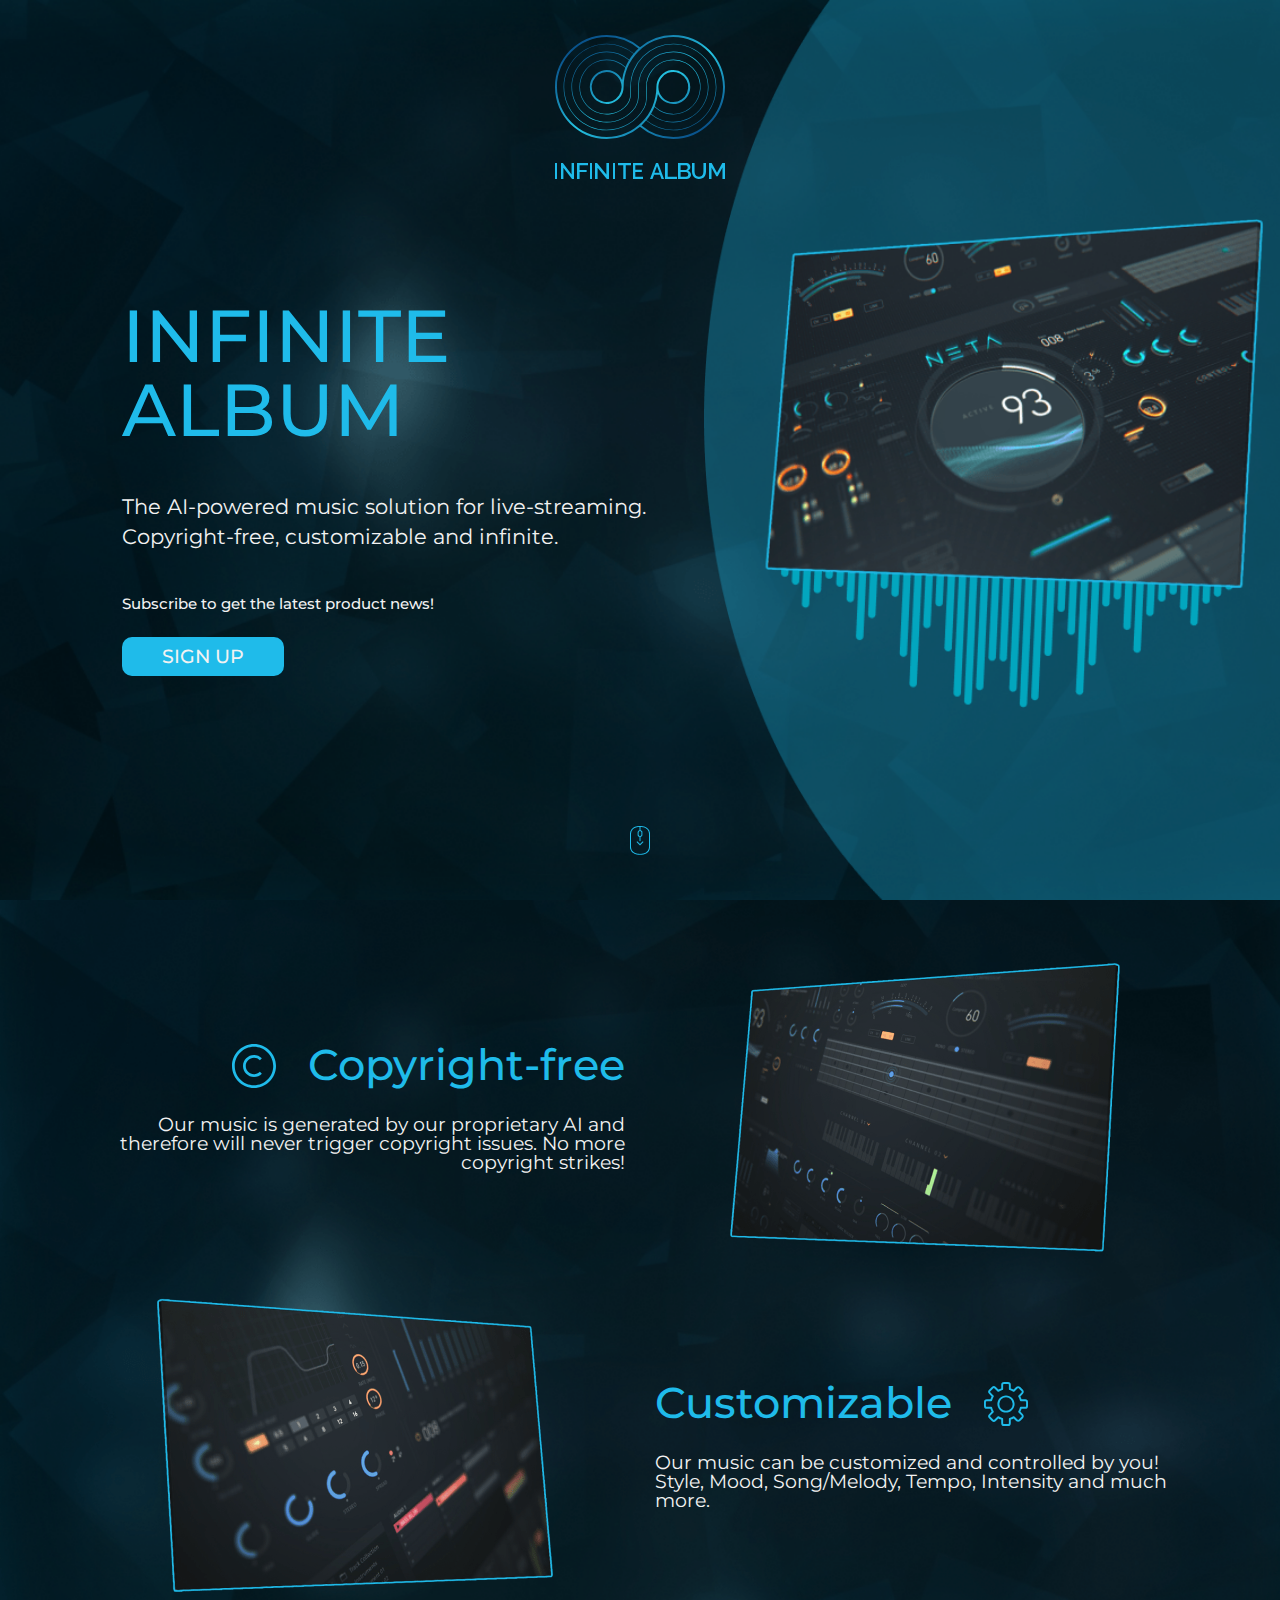
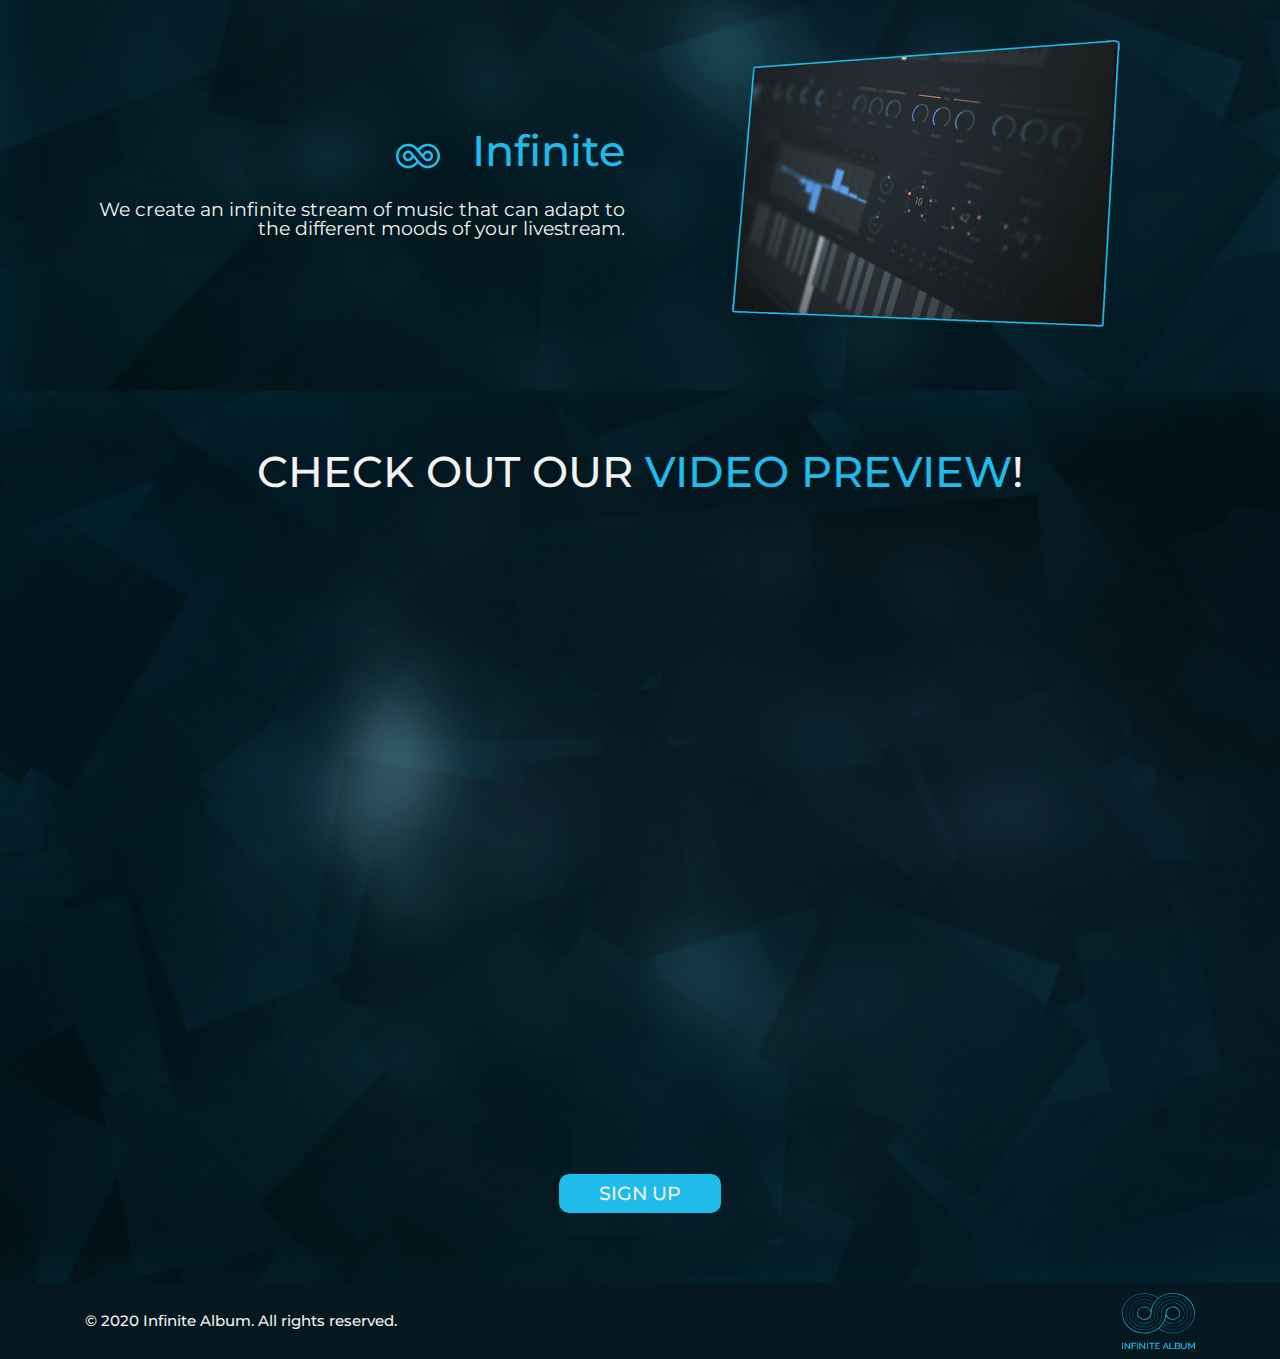
==== index.html @ 0804d435 "Merge branch 'streaming' of https://github.com/bigpianist/infinitealbumio into streaming" ====
<!doctype html>
<html lang="en">
   <head>
      <meta charset="UTF-8">
      <title>Infinite Album</title>
      <meta name="description" content="Infinite Album is an AI-powered music solution for livestreaming that gives you a musical
         backdrop that fits your content, and your personality.">
      <link rel="shortcut icon" href="./img/favicons/favicon.ico">
      <link rel="icon" type="../img/png" sizes="16x16" href="./img/favicons/favicon-16x16.png">
      <link rel="icon" type="../img/png" sizes="32x32" href="./img/favicons/favicon-32x32.png">
      <link rel="manifest" href="./img/favicons/manifest.json">
      <meta name="mobile-web-app-capable" content="yes">
      <meta name="theme-color" content="#fff">
      <meta name="application-name" content="Site">
      <link rel="apple-touch-icon" sizes="57x57" href="./img/favicons/apple-touch-icon-57x57.png">
      <link rel="apple-touch-icon" sizes="60x60" href="./img/favicons/apple-touch-icon-60x60.png">
      <link rel="apple-touch-icon" sizes="72x72" href="./img/favicons/apple-touch-icon-72x72.png">
      <link rel="apple-touch-icon" sizes="76x76" href="./img/favicons/apple-touch-icon-76x76.png">
      <link rel="apple-touch-icon" sizes="114x114" href="./img/favicons/apple-touch-icon-114x114.png">
      <link rel="apple-touch-icon" sizes="120x120" href="./img/favicons/apple-touch-icon-120x120.png">
      <link rel="apple-touch-icon" sizes="144x144" href="./img/favicons/apple-touch-icon-144x144.png">
      <link rel="apple-touch-icon" sizes="152x152" href="./img/favicons/apple-touch-icon-152x152.png">
      <link rel="apple-touch-icon" sizes="167x167" href="./img/favicons/apple-touch-icon-167x167.png">
      <link rel="apple-touch-icon" sizes="180x180" href="./img/favicons/apple-touch-icon-180x180.png">
      <link rel="apple-touch-icon" sizes="1024x1024" href="./img/favicons/apple-touch-icon-1024x1024.png">
      <meta name="apple-mobile-web-app-capable" content="yes">
      <meta name="apple-mobile-web-app-status-bar-style" content="black-translucent">
      <meta name="apple-mobile-web-app-title" content="Site">
      <meta name="viewport" content="width=device-width,initial-scale=1">
      <link href="./bootstrap.css" rel="stylesheet">
      <link href="./style.css" rel="stylesheet">
   </head>
   <body>
      <section class="main">
         <div class="container-fluid">
            <div class="row">
               <div class="col d-flex justify-content-center"><img src="img/logo.svg" alt="Logo" class="main-logo"></div>
            </div>
            <div class="row justify-content-end">
               <div class="col-12 col-md-6 col-lg-6 d-flex text-center text-sm-left justify-content-center justify-content-xl-center">
                  <div class="main-desc">
                     <h1>Infinite album</h1>
                     <h3>The AI-powered music solution for live-streaming.
                        Copyright-free, customizable and infinite.
                        </h3>
                     <h4>Subscribe to get the latest product news!</h4>
                     <button><a href="https://us2.list-manage.com/survey?u=ee7c3eaf8b6fa57d1962a4c2b&id=fceeb8aa37">Sign up</a></button>
                  </div>
               </div>
               <div class="col-12 col-md-6 col-lg-5 d-flex justify-content-center"><img src="img/main.png" alt="Dj station" class="main-img img-fluid"></div>
            </div>
            <img src="img/scroll.png" alt="Scroll" class="scroll"> <img src="img/circle.png" alt="Sphere background image" class="circle-bg img-fluid">
         </div>
      </section>
      <section class="about" id="about">
         <div class="container">
            <!-- <div class="row">
               <div class="col-12 text-center">
                  <h2>What is so special about <span>infinite album</span>?</h2>
               </div>
            </div> -->
            <div class="row about-card">
               <div class="col-12 col-lg-6 my-auto">
                  <div class="about-card__title d-flex justify-content-center justify-content-lg-end">
                     <img src="img/copyright.svg" class="about-card__icon img-fluid" alt="copyright-free">
                     <h2 class="my-auto">Copyright-free</h2>
                  </div>
                  <p class="text-center text-lg-right">Our music is generated by our proprietary AI and therefore will never trigger
                     copyright issues. No more copyright strikes!
                     </p>
               </div>
               <div class="col-12 col-lg-6 d-flex justify-content-center"><img src="img/about-us1.png" class="img-fluid" alt="app preview"></div>
            </div>
            <div class="row about-card">
               <div class="col-12 col-lg-6 d-flex justify-content-center order-2 order-lg-1"><img src="img/about-us2.png" class="img-fluid" alt="app preview"></div>
               <div class="col-12 col-lg-6 my-auto order-1 order-lg-2">
                  <div class="about-card__title d-flex justify-content-center justify-content-lg-start">
                     <h2 class="my-auto">Customizable</h2>
                     <img src="img/settings.svg" class="img-fluid about-card__icon" alt="arrow">
                  </div>
                  <p class="text-center text-lg-left">Our music can be customized and controlled by you! Style, Mood, Song/Melody,
                     Tempo, Intensity and much more.
                     </p>
               </div>
            </div>
            <div class="row about-card">
               <div class="col-12 col-lg-6 my-auto">
                  <div class="about-card__title d-flex justify-content-center justify-content-lg-end">
                     <img src="img/infinite.svg" class="img-fluid about-card__icon" alt="personalized">
                     <h2 class="my-auto">Infinite</h2>
                  </div>
                  <p class="text-center text-lg-right">We create an infinite stream of music that can adapt to the different moods of your
                     livestream.
                     </p>
               </div>
               <div class="col-12 col-lg-6 d-flex justify-content-center"><img src="img/about-us3.png" class="img-fluid" alt="app preview"></div>
            </div>
         </div>
      </section>
      <section class="video" id="video">
         <div class="container">
            <div class="row">
               <div class="col text-center">
                  <h2>Check out our <span>video preview</span>!</h2>
               </div>
            </div>
            <div class="row">
               <div class="col-12 d-flex justify-content-center video-wrapp"><iframe width="560" height="315" src="https://www.youtube.com/embed/-yfGYPMdPDw" frameborder="0" allow="accelerometer; autoplay; clipboard-write; encrypted-media; gyroscope; picture-in-picture" allowfullscreen></iframe></div>
            </div>
            <button class="button mx-auto d-block"><a href="https://us2.list-manage.com/survey?u=ee7c3eaf8b6fa57d1962a4c2b&id=fceeb8aa37">Sign up</a></button>
         </div>
      </section>
      <section class="footer">
         <div class="container">
            <div class="row">
               <div class="col d-flex flex-column flex-sm-row justify-content-between align-items-center">
                  <h4 class="footer-wrapper">&copy; 2020 Infinite Album. All rights reserved.</h4>
                  <img src="img/logo.svg" alt="logo">
               </div>
            </div>
         </div>
      </section>
   </body>
</html>
---- style.css ----
@import url(https://fonts.googleapis.com/css2?family=Montserrat:wght@400;500&display=swap);

input.form-control,
input.form-control:active,
input.form-control:focus,
input.form-control:hover,
textarea.form-control,
textarea.form-control:active,
textarea.form-control:focus,
textarea.form-control:hover {
    outline: none;
    text-decoration: none;
    -webkit-box-shadow: none;
    box-shadow: none
}

button {
    outline: none;
    position: relative;
    padding: 0;
    color: inherit;
    border: none;
    background: none;
    line-height: inherit;
    font-family: inherit;
    font-weight: inherit;
    font-size: inherit
}

button:active,
button:focus,
button:hover {
    background: inherit
}

a,
a:link,
a:visited {
    color: inherit;
    text-decoration: none;
    cursor: pointer
}

html {
    scroll-behavior: smooth;
    font-size: 16px
}

body {
    font-family: Montserrat, sans-serif;
    font-weight: 400;
    color: #f2f2f2
}

h1 {
    font-size: 62px;
    font-size: 3.875rem;
    color: #1fbbea
}

h1,
h2 {
    font-weight: 500;
    text-transform: uppercase
}

h2 {
    font-size: 36px;
    font-size: 2.25rem
}

h3 {
    font-size: 18px;
    font-size: 1.125rem;
    font-weight: 400;
    line-height: 30px
}

h4 {
    font-size: 13px;
    font-size: .8125rem
}

button,
h4 {
    font-weight: 500
}

button {
    padding: 10px 40px;
    background: #1fbbea;
    border-radius: 10px;
    text-transform: uppercase
}

button:active,
button:focus,
button:hover {
    outline: 0;
    outline-offset: 0;
    background: #1f7fb5;
    -webkit-transition: .3s ease;
    transition: .3s ease
}

.main {
    min-height: 100vh;
    background: url(img/bg-sm.png) top/cover;
    -webkit-box-sizing: border-box;
    box-sizing: border-box;
    position: relative;
    z-index: 1;
    padding-bottom: 10px
}

.main-img {
    max-width: 600px;
    width: 100%;
    z-index: 3
}

.main-logo {
    padding: 35px 0 40px;
    z-index: 3
}

.main-desc {
    padding-top: 80px;
    max-width: 570px;
    z-index: 3
}

.main h1 {
    padding-bottom: 45px
}

.main h4 {
    padding-bottom: 25px
}

.main h3 {
    max-width: 570px;
    padding-bottom: 45px
}

.circle-bg {
    position: absolute;
    right: 0;
    top: 0;
    z-index: 2;
    height: 100vh;
    width: 45%
}

.scroll {
    position: absolute;
    left: 50%;
    bottom: 5%;
    z-index: 3;
    -webkit-transform: translateX(-50%);
    transform: translateX(-50%)
}

.about {
    padding: 60px 0;
    background: url(img/bg-lg.png) no-repeat 50%/cover
}

.about h2 {
    margin-bottom: 60px
}

.about span {
    color: #1fbbea
}

.about-card {
    margin-bottom: 43px
}

.about-card:last-child {
    margin-bottom: 0
}

.about-card__title {
    margin-bottom: 27px
}

.about-card__icon {
    width: 44px;
    height: 44px;
    margin-right: 32px
}

.about-card__icon:nth-child(2) {
    margin-right: 0;
    margin-left: 32px
}

.about-card h2 {
    text-transform: none;
    color: #1fbbea
}

.video {
    background: url(img/bg-sm.png) no-repeat top/cover;
    padding: 60px 0 70px
}

span {
    color: #1fbbea
}

.video-wrapp {
    padding: 40px 0
}

.video-wrapp>iframe {
    width: 90%;
    height: 600px
}

.footer {
    background-color: #05171f;
    padding: 10px 0
}

.footer img {
    width: 73px;
    height: 56px
}

@media (min-width:1200px) {
    html {
        font-size: 19px
    }

    .main-desc {
        max-width: 650px
    }
}

@media (max-width:991.98px) {
    h1 {
        font-size: 48px;
        font-size: 3rem
    }

    h3 {
        font-size: 15px;
        font-size: .9375rem
    }

    .about-card p {
        margin-bottom: 30px
    }
}

@media (max-width:575.98px) {
    h1 {
        font-size: 40px;
        font-size: 2.5rem
    }

    .about-card__icon {
        margin-right: 17px
    }

    .about-card__icon:nth-child(2) {
        margin-left: 17px
    }

    .video-wrapp>iframe {
        height: 350px;
        width: 95%
    }

    .footer .footer-wrapper {
        padding: 20px 0
    }
}

@media (max-width:767.98px) {
    .scroll {
        display: none;
    }

    .main-img {
        width: 60%;
        margin-top: 45px
    }

    .video-wrapp>iframe {
        height: 400px;
        width: 80%
    }
}

@media (max-width:1199.98px) {
    .circle-bg {
        display: none
    }
}
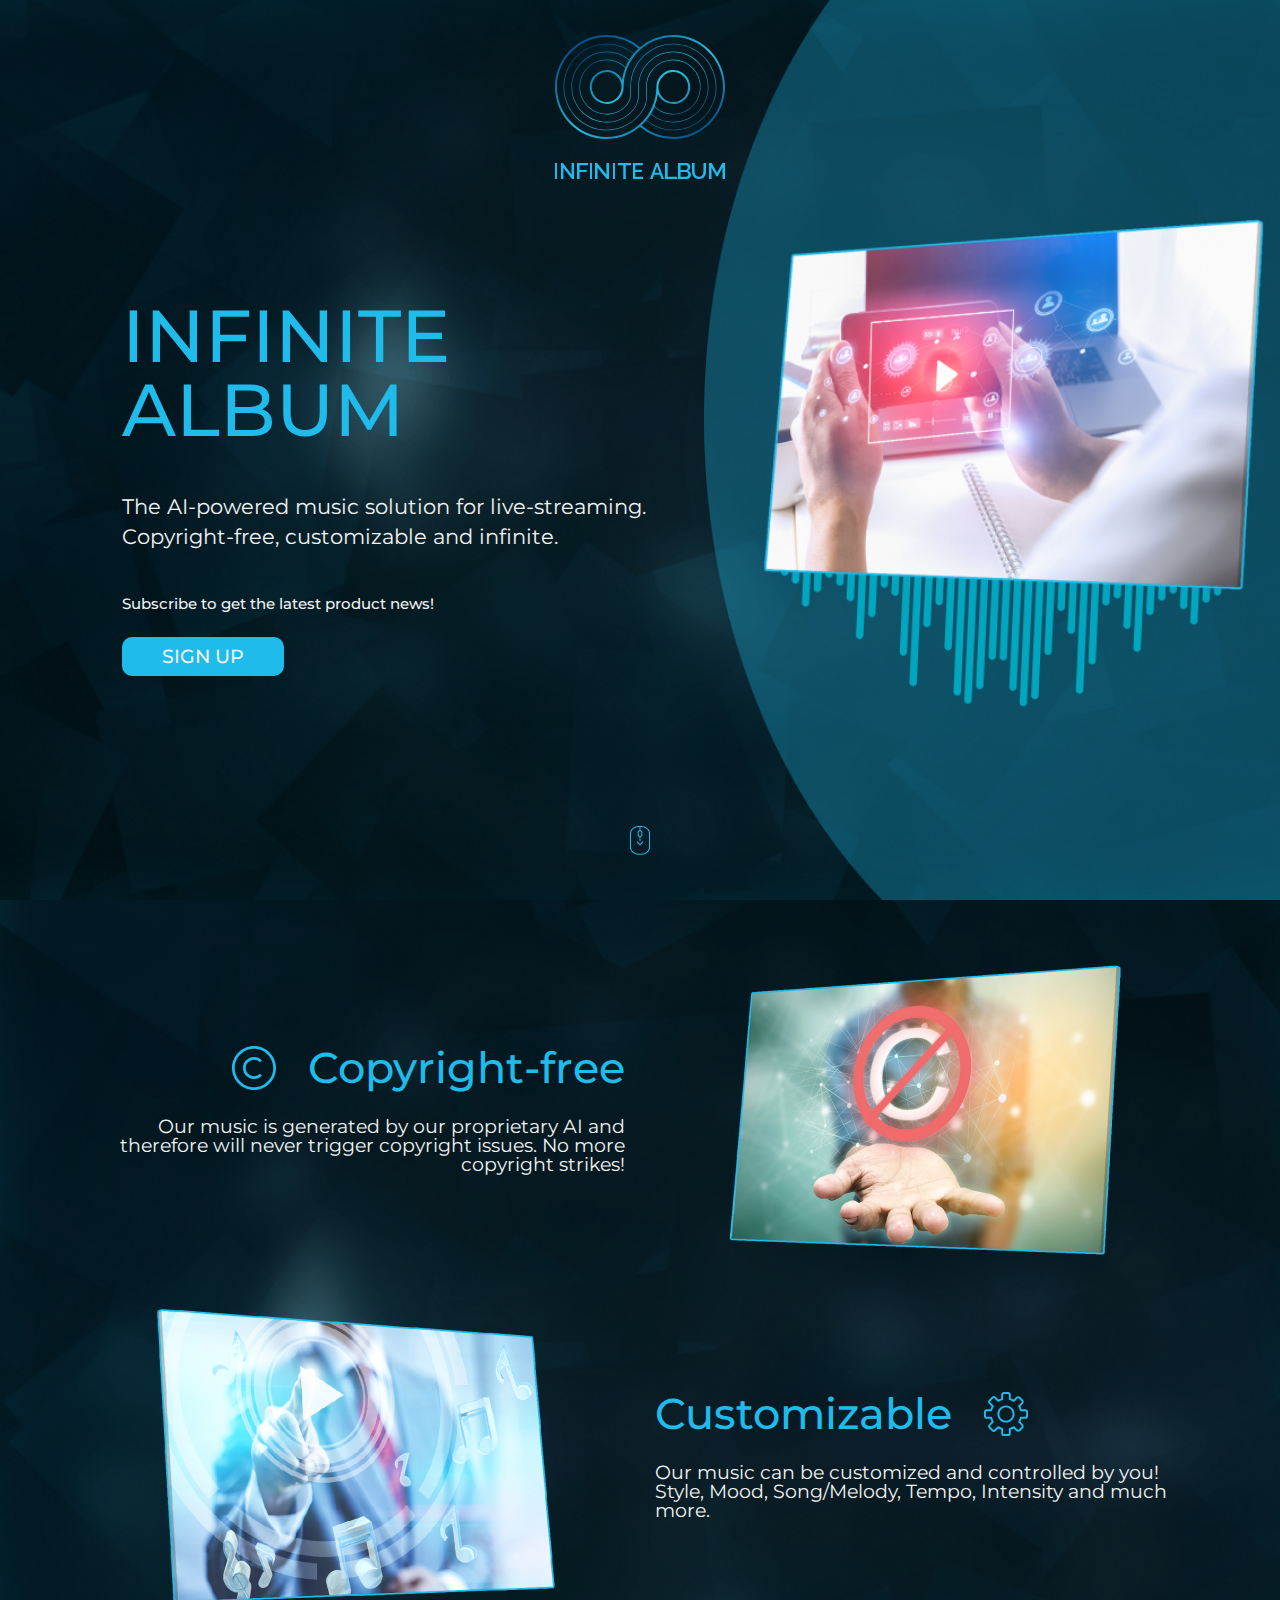
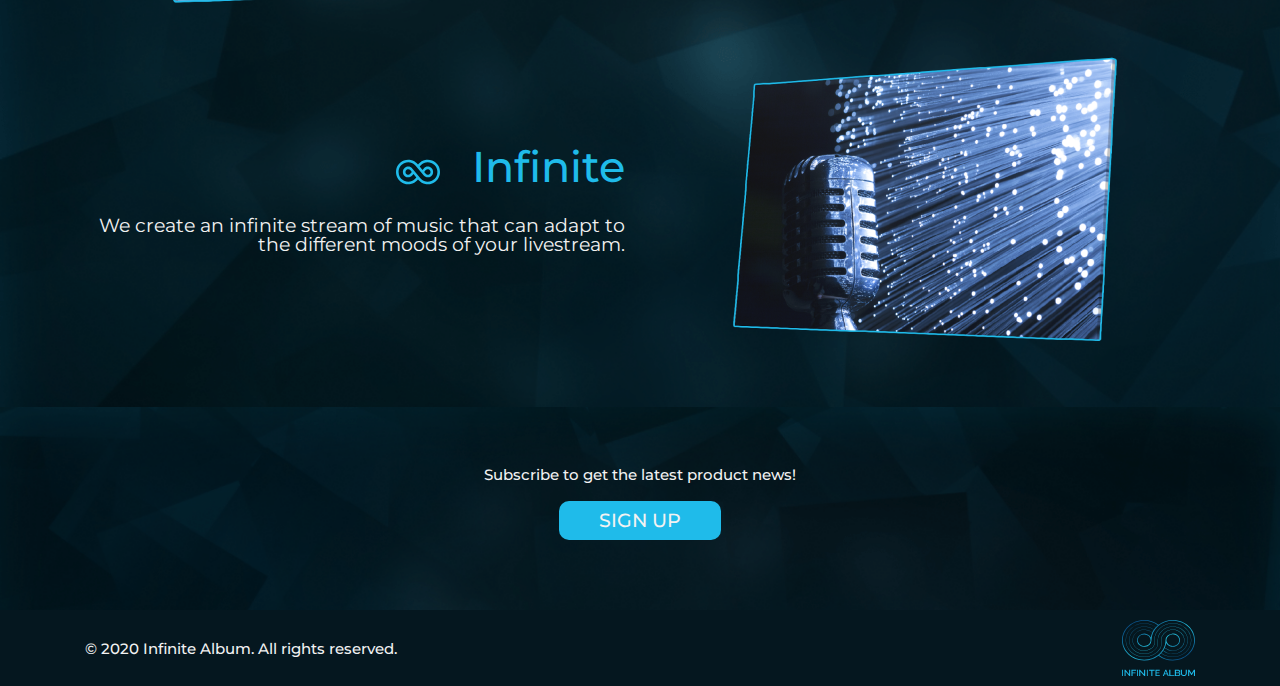
==== commit 698bfe46: "removing the video for now" ====
--- a/index.html
+++ b/index.html
@@ -99,6 +99,7 @@
       </section>
       <section class="video" id="video">
          <div class="container">
+            <!--
             <div class="row">
                <div class="col text-center">
                   <h2>Check out our <span>video preview</span>!</h2>
@@ -107,9 +108,14 @@
             <div class="row">
                <div class="col-12 d-flex justify-content-center video-wrapp"><iframe width="560" height="315" src="https://www.youtube.com/embed/-yfGYPMdPDw" frameborder="0" allow="accelerometer; autoplay; clipboard-write; encrypted-media; gyroscope; picture-in-picture" allowfullscreen></iframe></div>
             </div>
+            <!-->
+            <h4 align="center">Subscribe to get the latest product news!</h4>
+            <br/>
             <button class="button mx-auto d-block"><a href="https://us2.list-manage.com/survey?u=ee7c3eaf8b6fa57d1962a4c2b&id=fceeb8aa37">Sign up</a></button>
          </div>
       </section>
+      
+
       <section class="footer">
          <div class="container">
             <div class="row">
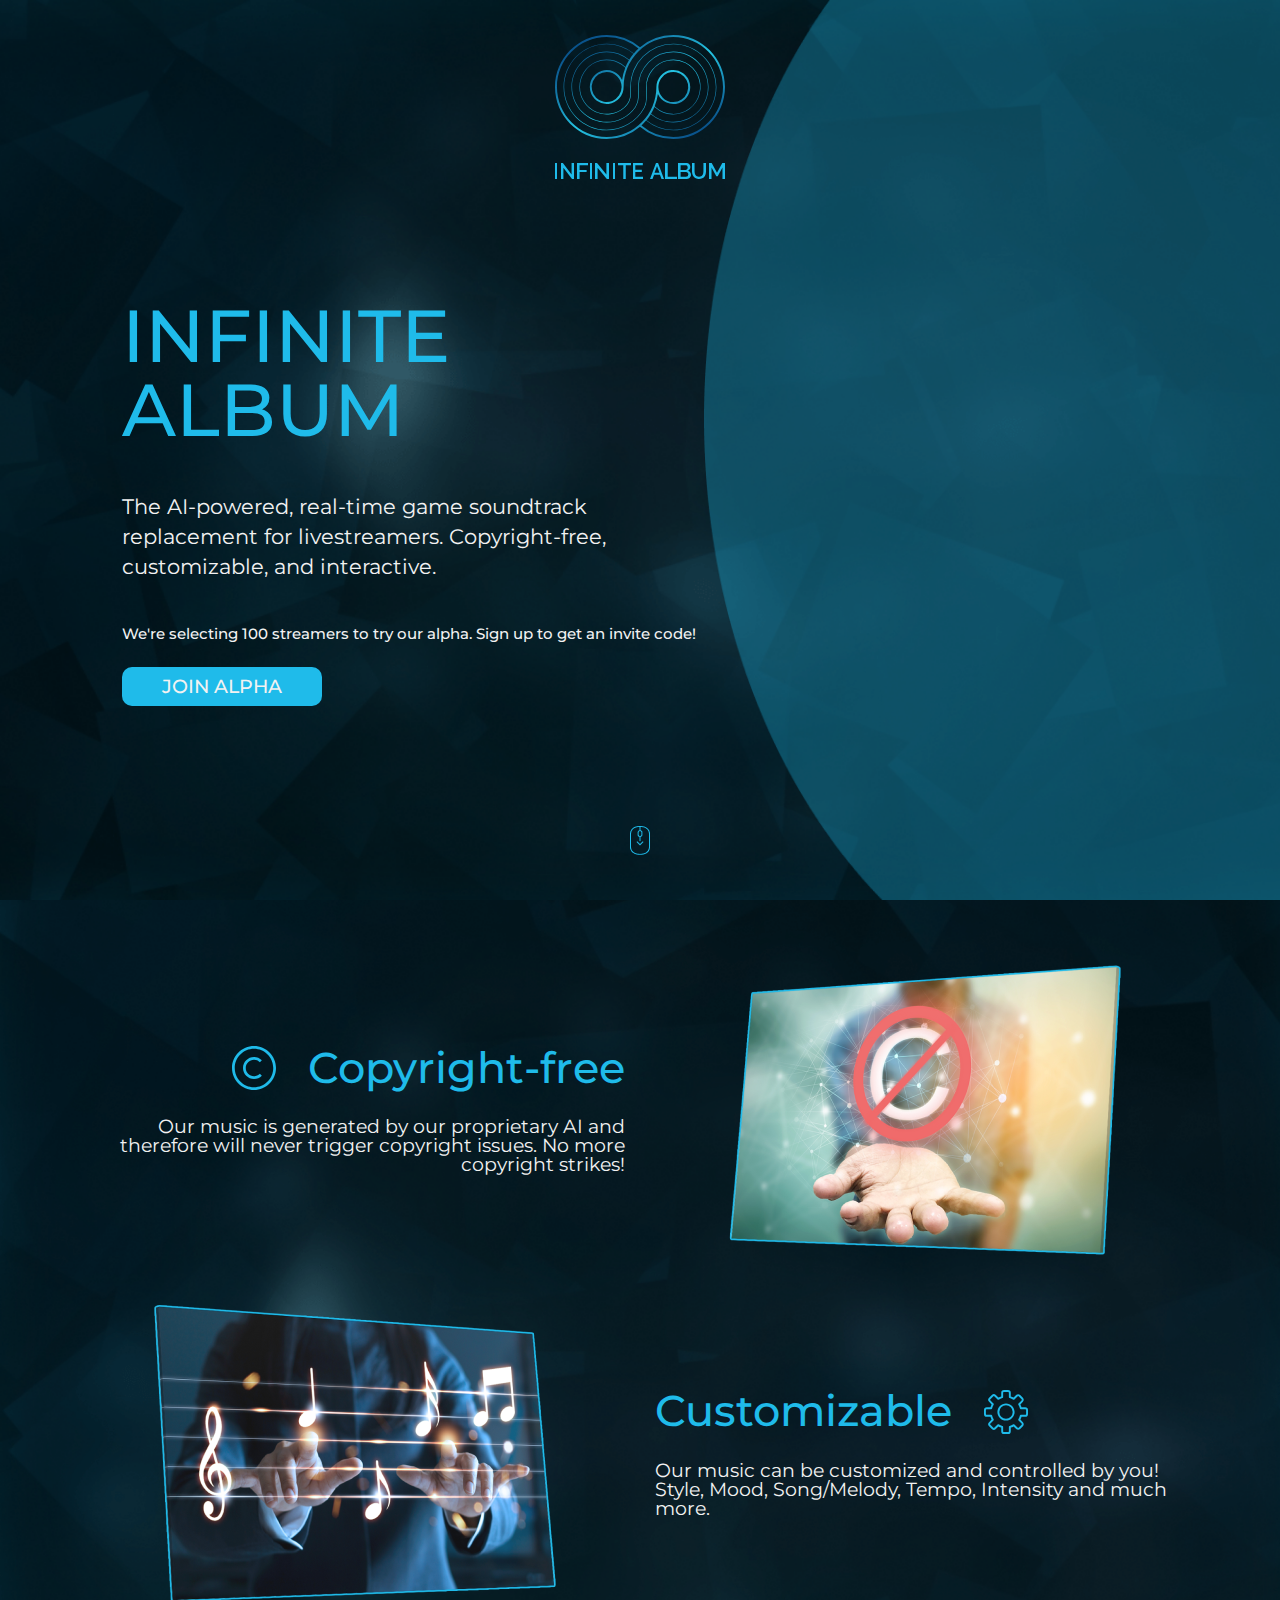
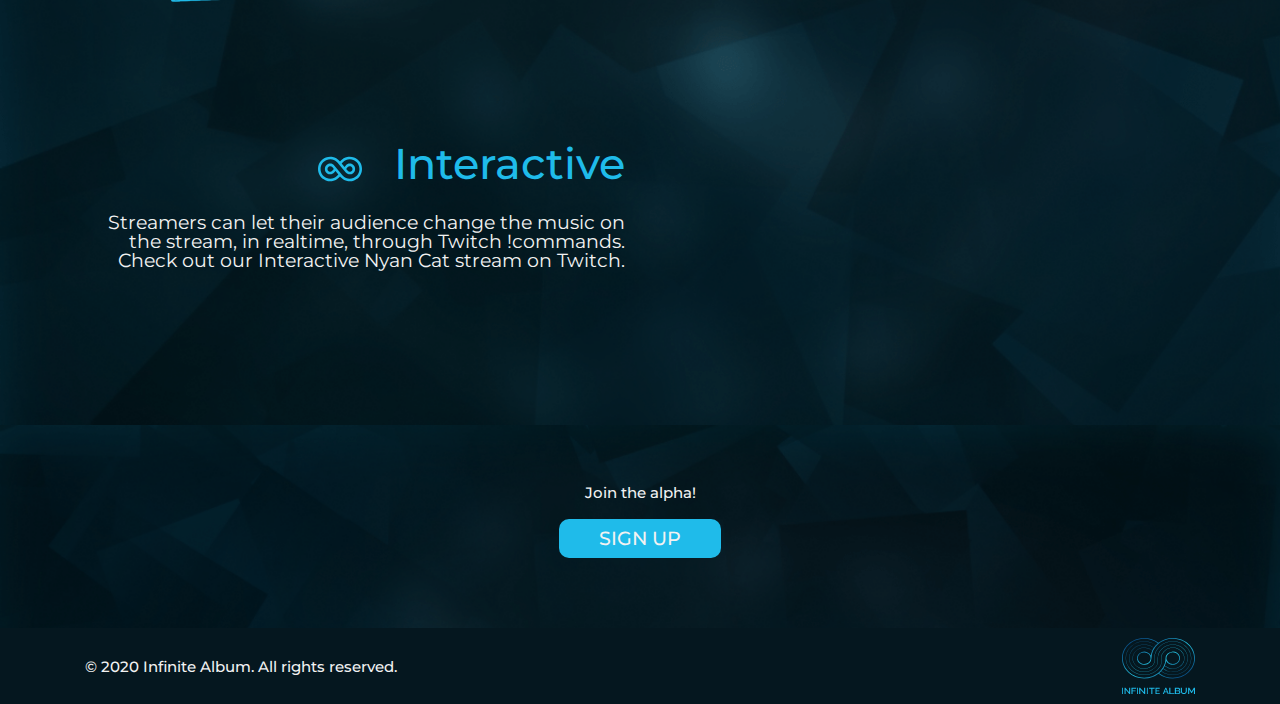
==== commit d2d22462: "Updating the website with video links" ====
--- a/index.html
+++ b/index.html
@@ -40,14 +40,18 @@
                <div class="col-12 col-md-6 col-lg-6 d-flex text-center text-sm-left justify-content-center justify-content-xl-center">
                   <div class="main-desc">
                      <h1>Infinite album</h1>
-                     <h3>The AI-powered music solution for live-streaming.
-                        Copyright-free, customizable and infinite.
-                        </h3>
-                     <h4>Subscribe to get the latest product news!</h4>
-                     <button><a href="https://us2.list-manage.com/survey?u=ee7c3eaf8b6fa57d1962a4c2b&id=fceeb8aa37">Sign up</a></button>
+                     <h3>The AI-powered, real-time game soundtrack replacement for livestreamers.
+                        Copyright-free, customizable, and interactive. 
+                        </h3><!--Customize your game soundtrack in realtime with AI-->
+                     <h4>We're selecting 100 streamers to try our alpha. Sign up to get an invite code!</h4>
+                     <button><a href="https://us2.list-manage.com/survey?u=ee7c3eaf8b6fa57d1962a4c2b&id=fceeb8aa37">Join Alpha</a></button>
                   </div>
                </div>
-               <div class="col-12 col-md-6 col-lg-5 d-flex justify-content-center"><img src="img/main.png" alt="Dj station" class="main-img img-fluid"></div>
+               <div class="col-12 col-md-6 col-lg-5 d-flex justify-content-lg-start">
+                  <div class="main-desc">
+                     <iframe width="560" height="315" src="https://www.youtube.com/embed/zLOfVTj-LHg" frameborder="0" allow="accelerometer; autoplay; clipboard-write; encrypted-media; gyroscope; picture-in-picture" allowfullscreen></iframe>
+                  </div>
+               </div>
             </div>
             <img src="img/scroll.png" alt="Scroll" class="scroll"> <img src="img/circle.png" alt="Sphere background image" class="circle-bg img-fluid">
          </div>
@@ -60,8 +64,8 @@
                </div>
             </div> -->
             <div class="row about-card">
-               <div class="col-12 col-lg-6 my-auto">
-                  <div class="about-card__title d-flex justify-content-center justify-content-lg-end">
+               <div class="col-12 col-lg-6 my-auto"
+>                  <div class="about-card__title d-flex justify-content-center justify-content-lg-end">
                      <img src="img/copyright.svg" class="about-card__icon img-fluid" alt="copyright-free">
                      <h2 class="my-auto">Copyright-free</h2>
                   </div>
@@ -79,7 +83,7 @@
                      <img src="img/settings.svg" class="img-fluid about-card__icon" alt="arrow">
                   </div>
                   <p class="text-center text-lg-left">Our music can be customized and controlled by you! Style, Mood, Song/Melody,
-                     Tempo, Intensity and much more.
+                     Tempo, Intensity and much more. 
                      </p>
                </div>
             </div>
@@ -87,13 +91,17 @@
                <div class="col-12 col-lg-6 my-auto">
                   <div class="about-card__title d-flex justify-content-center justify-content-lg-end">
                      <img src="img/infinite.svg" class="img-fluid about-card__icon" alt="personalized">
-                     <h2 class="my-auto">Infinite</h2>
+                     <h2 class="my-auto">Interactive</h2>
                   </div>
-                  <p class="text-center text-lg-right">We create an infinite stream of music that can adapt to the different moods of your
-                     livestream.
+                  <p class="text-center text-lg-right">Streamers can let their audience change the music on the stream, in realtime, through Twitch !commands. Check out our Interactive Nyan Cat stream on Twitch.
                      </p>
                </div>
-               <div class="col-12 col-lg-6 d-flex justify-content-center"><img src="img/about-us3.png" class="img-fluid" alt="app preview"></div>
+               <div class="col-12 col-lg-6 d-flex justify-content-center">
+                  <div>
+                     <iframe width="560" height="315" src="https://www.youtube.com/embed/xe4Prwgrl1A" frameborder="0" allow="accelerometer; autoplay; clipboard-write; encrypted-media; gyroscope; picture-in-picture" allowfullscreen></iframe>
+                  </div>
+                  <!--img src="img/about-us3.png" class="img-fluid" alt="app preview"-->
+               </div>
             </div>
          </div>
       </section>
@@ -109,7 +117,7 @@
                <div class="col-12 d-flex justify-content-center video-wrapp"><iframe width="560" height="315" src="https://www.youtube.com/embed/-yfGYPMdPDw" frameborder="0" allow="accelerometer; autoplay; clipboard-write; encrypted-media; gyroscope; picture-in-picture" allowfullscreen></iframe></div>
             </div>
             <!-->
-            <h4 align="center">Subscribe to get the latest product news!</h4>
+            <h4 align="center">Join the alpha!</h4>
             <br/>
             <button class="button mx-auto d-block"><a href="https://us2.list-manage.com/survey?u=ee7c3eaf8b6fa57d1962a4c2b&id=fceeb8aa37">Sign up</a></button>
          </div>
--- a/style.css
+++ b/style.css
@@ -286,7 +286,8 @@
     }
 
     .main-img {
-        width: 60%;
+        max-width: 401px;
+        max-height: auto;
         margin-top: 45px
     }
 
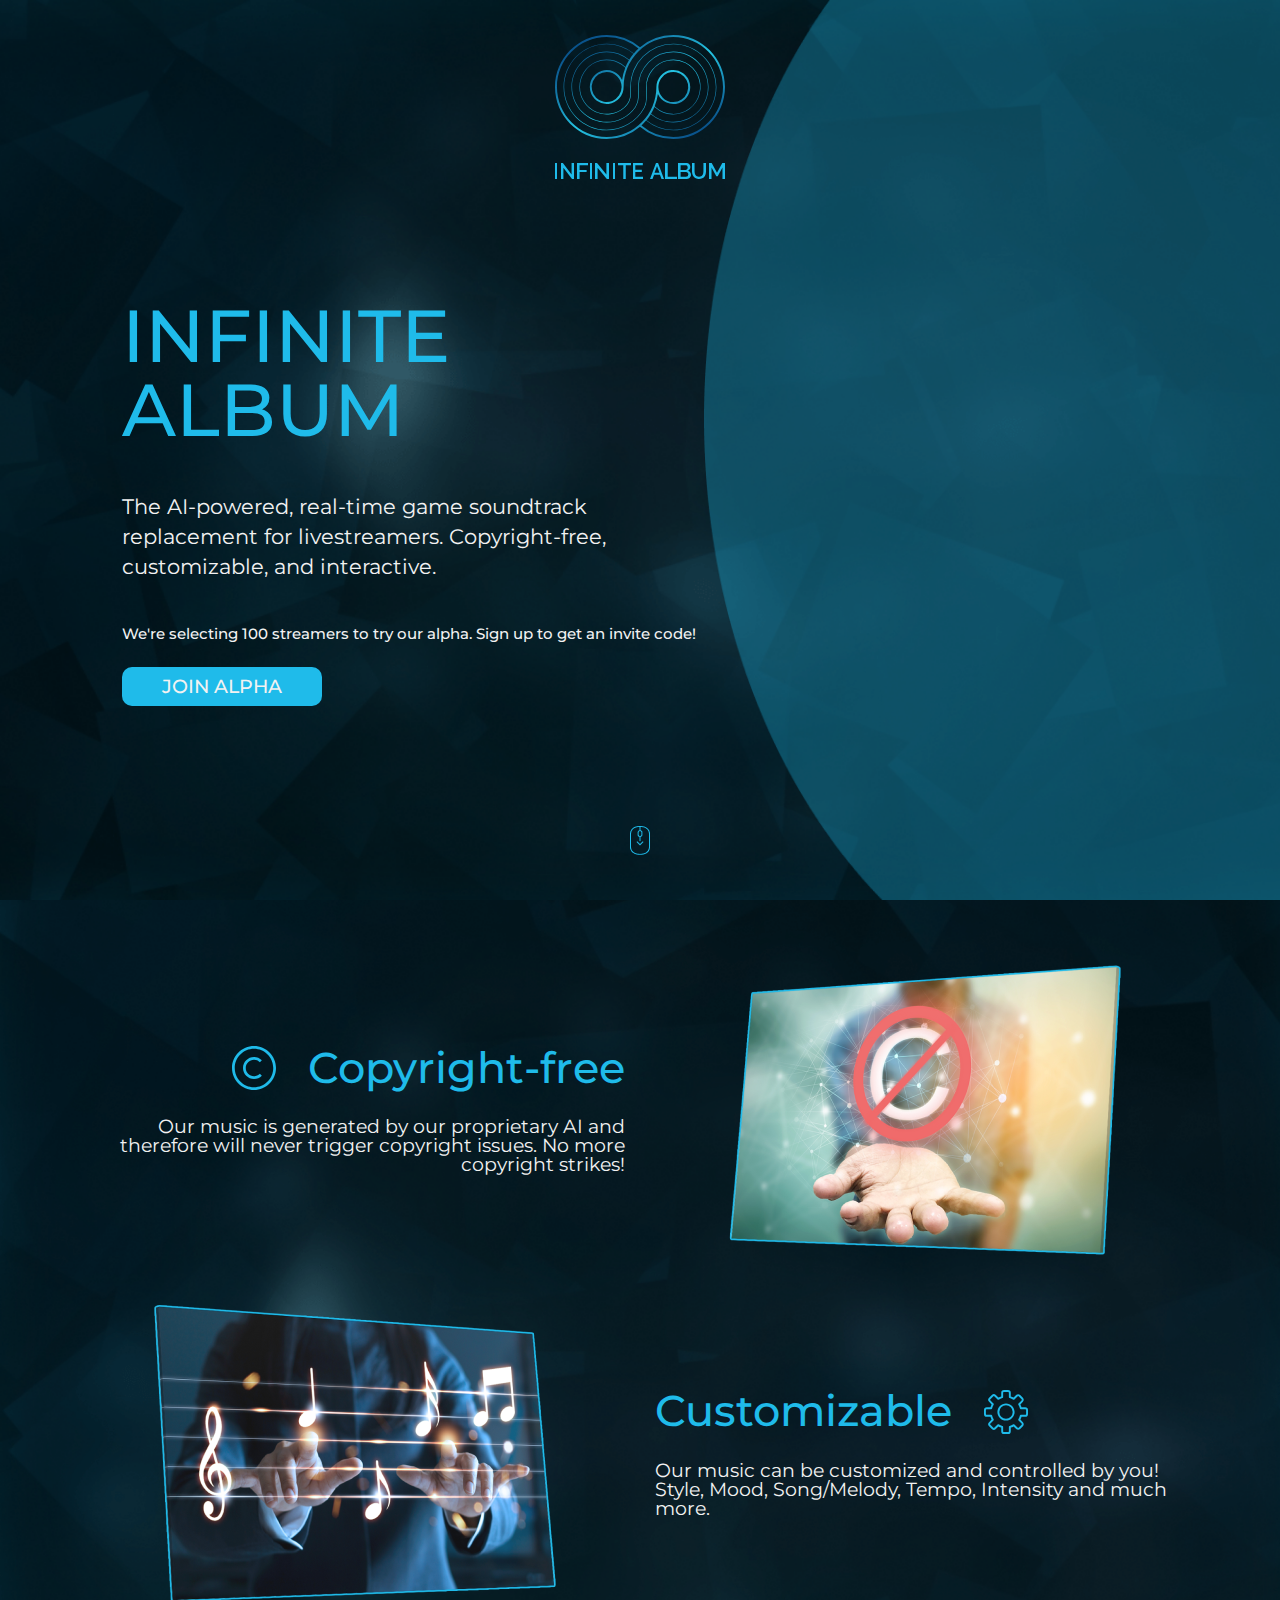
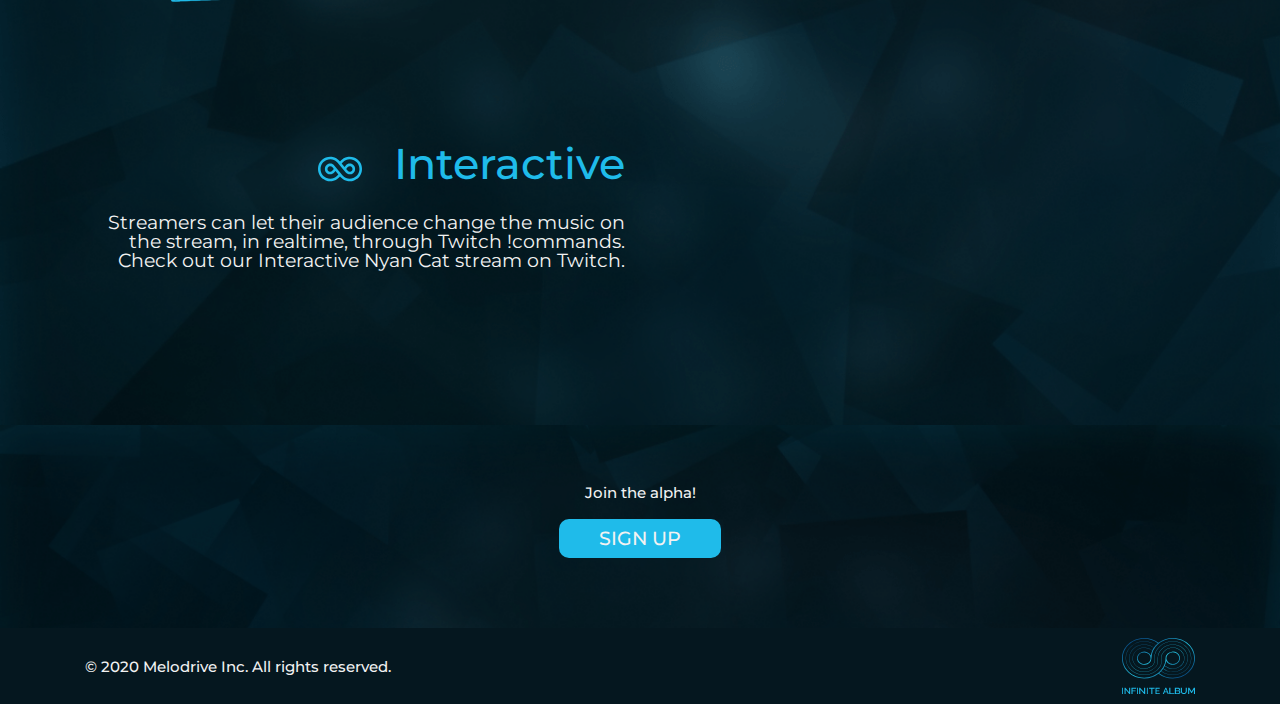
==== commit eeab7c1a: "Adding google tag manager tags as well as social logo images" ====
--- a/index.html
+++ b/index.html
@@ -1,6 +1,13 @@
 <!doctype html>
 <html lang="en">
    <head>
+      <!-- Google Tag Manager -->
+      <script>(function(w,d,s,l,i){w[l]=w[l]||[];w[l].push({'gtm.start':
+      new Date().getTime(),event:'gtm.js'});var f=d.getElementsByTagName(s)[0],
+      j=d.createElement(s),dl=l!='dataLayer'?'&l='+l:'';j.async=true;j.src=
+      'https://www.googletagmanager.com/gtm.js?id='+i+dl;f.parentNode.insertBefore(j,f);
+      })(window,document,'script','dataLayer','GTM-5SZ6GRT');</script>
+      <!-- End Google Tag Manager -->
       <meta charset="UTF-8">
       <title>Infinite Album</title>
       <meta name="description" content="Infinite Album is an AI-powered music solution for livestreaming that gives you a musical
@@ -29,8 +36,21 @@
       <meta name="viewport" content="width=device-width,initial-scale=1">
       <link href="./bootstrap.css" rel="stylesheet">
       <link href="./style.css" rel="stylesheet">
+      <!-- Global site tag (gtag.js) - Google Analytics -->
+      <script async src="https://www.googletagmanager.com/gtag/js?id=G-SXGD7QJL08"></script>
+      <script>
+        window.dataLayer = window.dataLayer || [];
+        function gtag(){dataLayer.push(arguments);}
+        gtag('js', new Date());
+
+        gtag('config', 'G-SXGD7QJL08');
+      </script>
    </head>
    <body>
+      <!-- Google Tag Manager (noscript) -->
+      <noscript><iframe src="https://www.googletagmanager.com/ns.html?id=GTM-5SZ6GRT"
+      height="0" width="0" style="display:none;visibility:hidden"></iframe></noscript>
+      <!-- End Google Tag Manager (noscript) -->
       <section class="main">
          <div class="container-fluid">
             <div class="row">
@@ -44,7 +64,7 @@
                         Copyright-free, customizable, and interactive. 
                         </h3><!--Customize your game soundtrack in realtime with AI-->
                      <h4>We're selecting 100 streamers to try our alpha. Sign up to get an invite code!</h4>
-                     <button><a href="https://us2.list-manage.com/survey?u=ee7c3eaf8b6fa57d1962a4c2b&id=fceeb8aa37">Join Alpha</a></button>
+                     <button><a href="https://us2.list-manage.com/survey?u=ee7c3eaf8b6fa57d1962a4c2b&id=d2082c6f27">Join Alpha</a></button>
                   </div>
                </div>
                <div class="col-12 col-md-6 col-lg-5 d-flex justify-content-lg-start">
@@ -119,7 +139,7 @@
             <!-->
             <h4 align="center">Join the alpha!</h4>
             <br/>
-            <button class="button mx-auto d-block"><a href="https://us2.list-manage.com/survey?u=ee7c3eaf8b6fa57d1962a4c2b&id=fceeb8aa37">Sign up</a></button>
+            <button class="button mx-auto d-block"><a href="https://us2.list-manage.com/survey?u=ee7c3eaf8b6fa57d1962a4c2b&id=d2082c6f27">Sign up</a></button>
          </div>
       </section>
       
@@ -128,7 +148,7 @@
          <div class="container">
             <div class="row">
                <div class="col d-flex flex-column flex-sm-row justify-content-between align-items-center">
-                  <h4 class="footer-wrapper">&copy; 2020 Infinite Album. All rights reserved.</h4>
+                  <h4 class="footer-wrapper">&copy; 2020 Melodrive Inc. All rights reserved.</h4>
                   <img src="img/logo.svg" alt="logo">
                </div>
             </div>
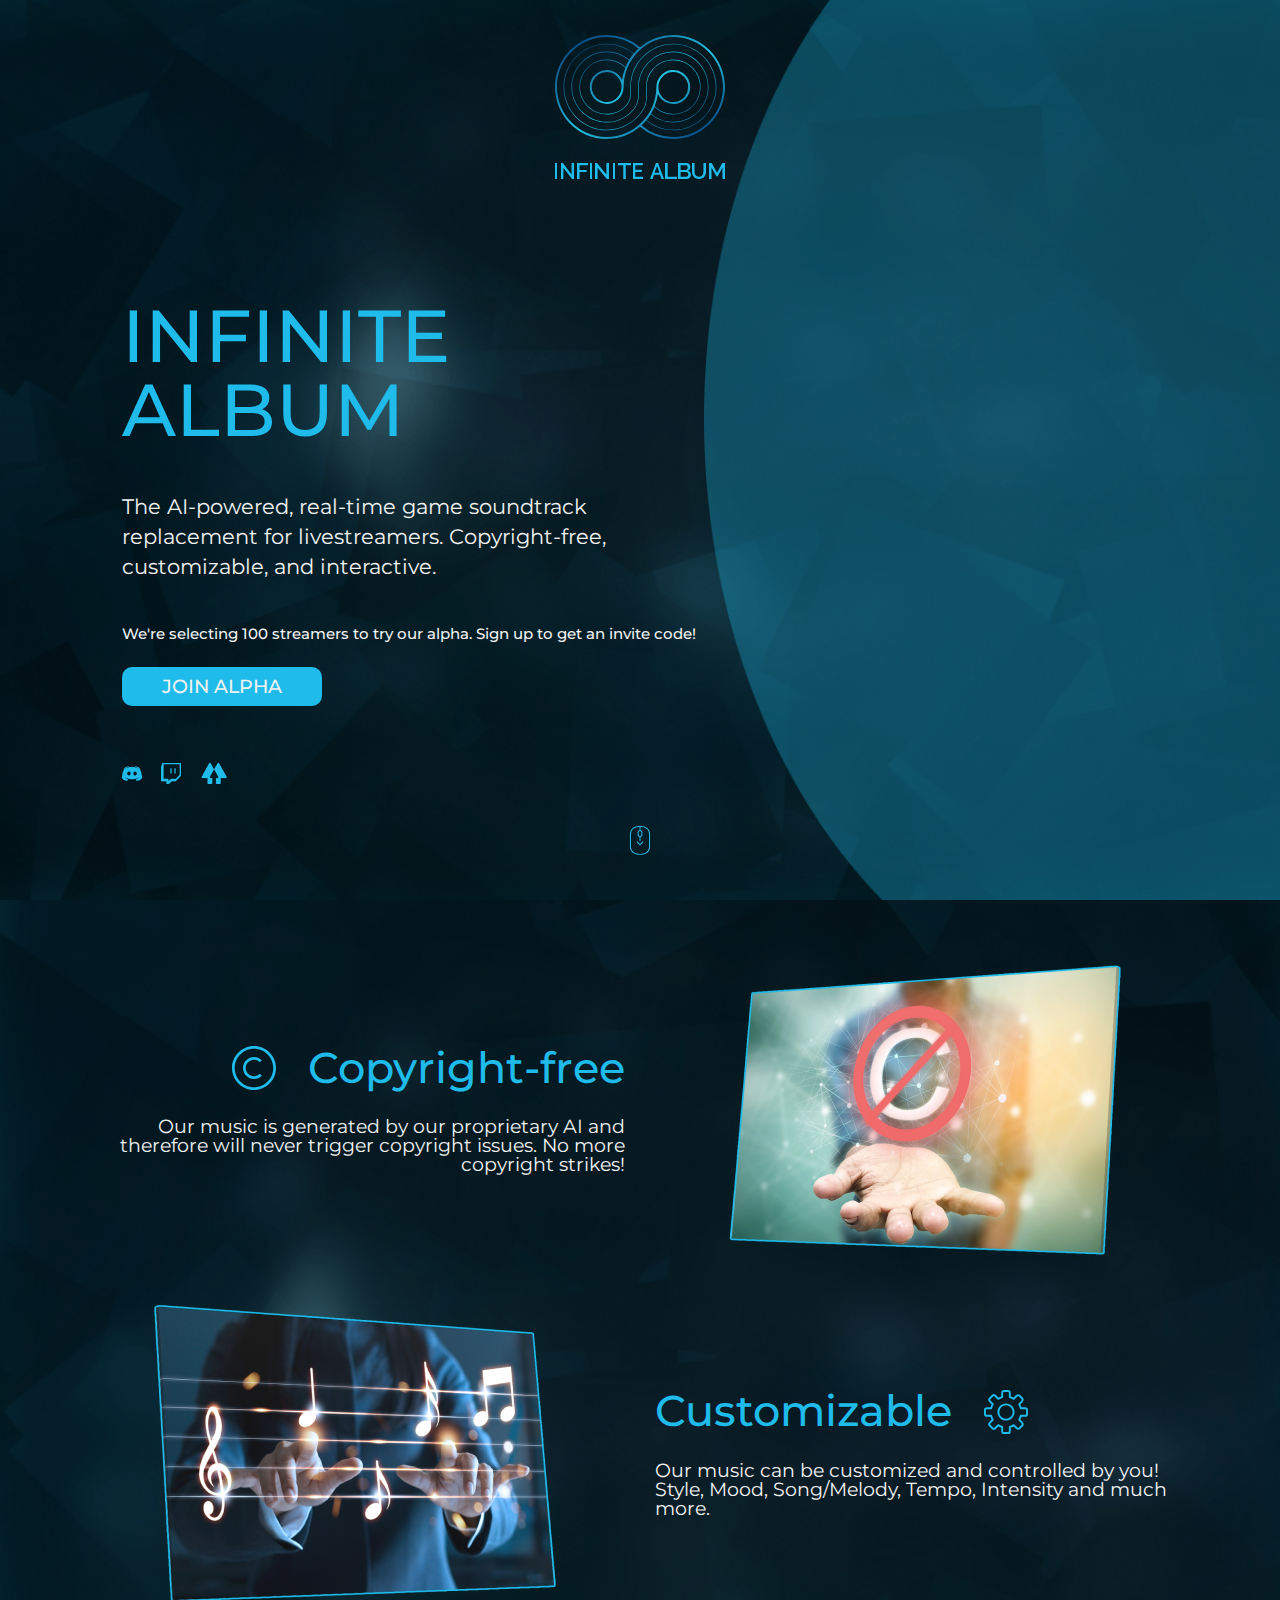
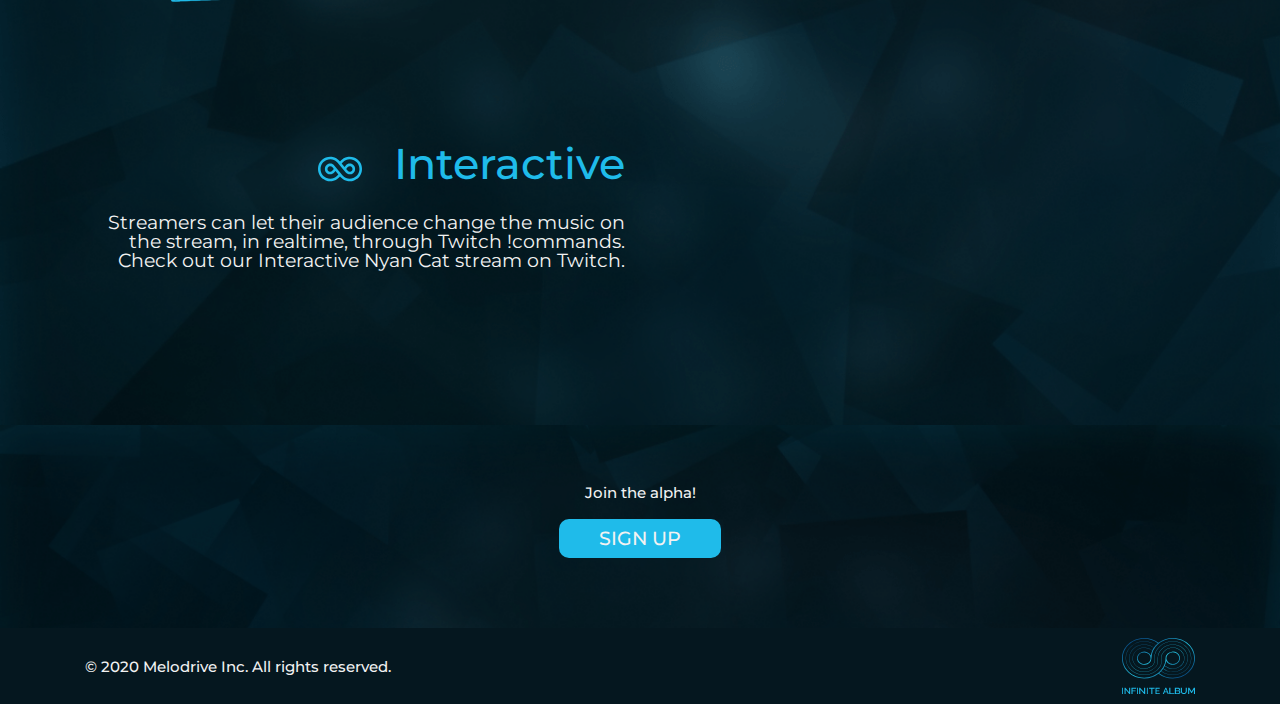
==== commit d9400b9c: "added socials" ====
--- a/index.html
+++ b/index.html
@@ -64,7 +64,12 @@
                         Copyright-free, customizable, and interactive. 
                         </h3><!--Customize your game soundtrack in realtime with AI-->
                      <h4>We're selecting 100 streamers to try our alpha. Sign up to get an invite code!</h4>
-                     <button><a href="https://us2.list-manage.com/survey?u=ee7c3eaf8b6fa57d1962a4c2b&id=d2082c6f27">Join Alpha</a></button>
+                     <button class="mb-5"><a href="https://us2.list-manage.com/survey?u=ee7c3eaf8b6fa57d1962a4c2b&id=d2082c6f27">Join Alpha</a></button>
+                     <div class="d-flex align-items-center">
+                        <a target="_blank" class="mr-3" href="#"><img src="./img/discord.png" alt="discord"></a>
+                        <a target="_blank" class="mr-3" href="#"><img src="./img/twitch.png" alt="twitch"></a>
+                        <a target="_blank" href="#"><img src="./img/linktree.png" alt="linktree"></a>
+                     </div>
                   </div>
                </div>
                <div class="col-12 col-md-6 col-lg-5 d-flex justify-content-lg-start">
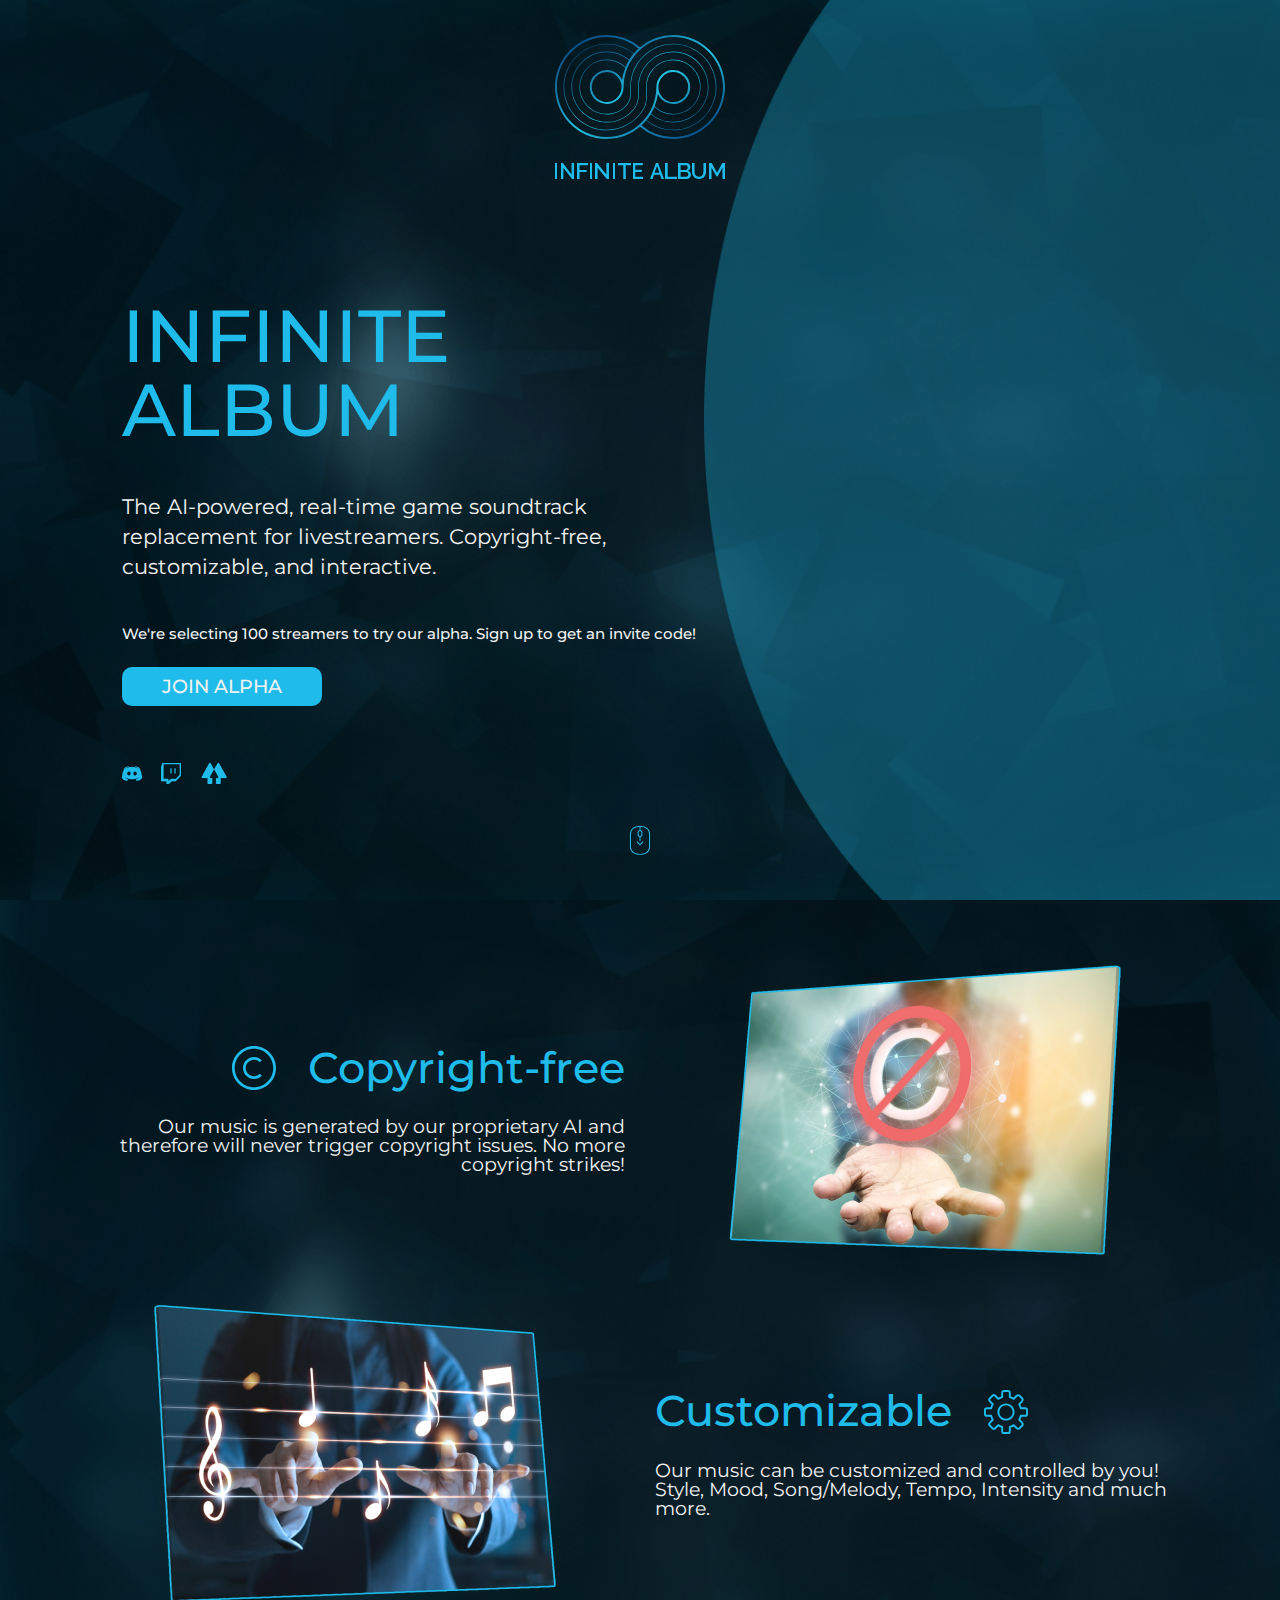
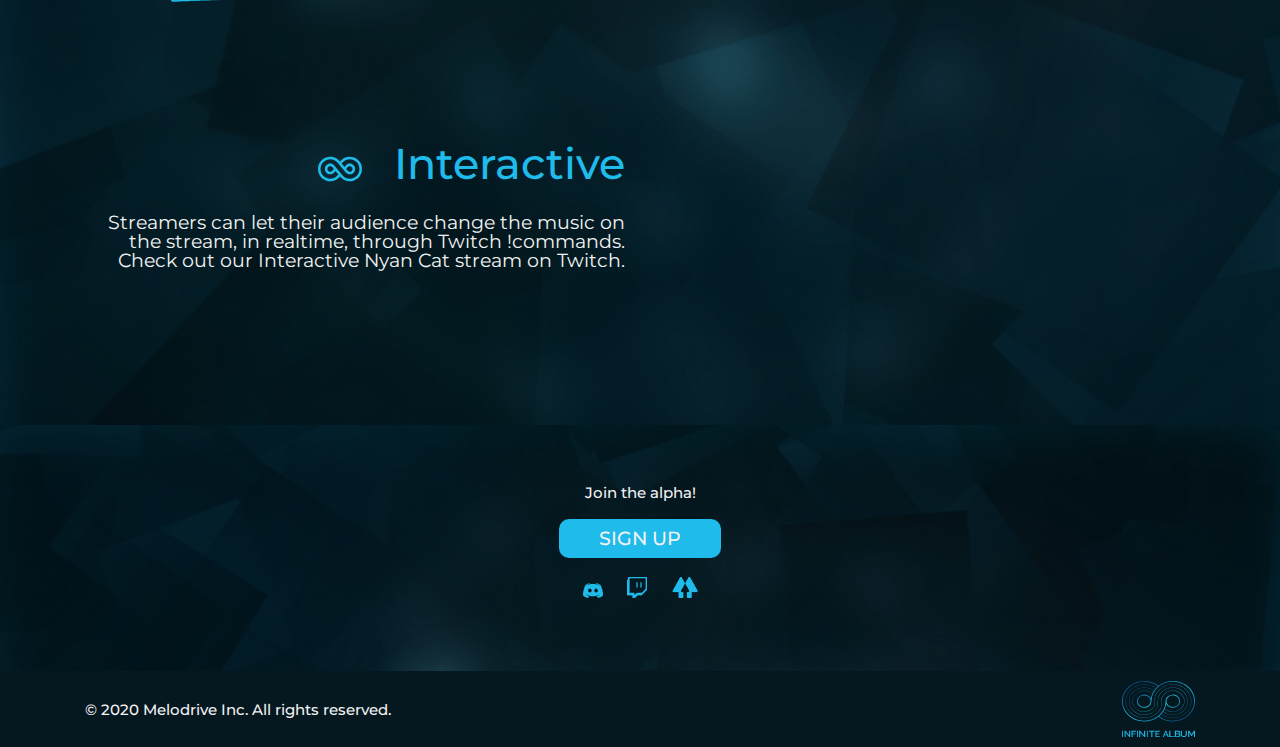
==== commit edf2dabb: "Adding links and whatnot" ====
--- a/index.html
+++ b/index.html
@@ -66,9 +66,9 @@
                      <h4>We're selecting 100 streamers to try our alpha. Sign up to get an invite code!</h4>
                      <button class="mb-5"><a href="https://us2.list-manage.com/survey?u=ee7c3eaf8b6fa57d1962a4c2b&id=d2082c6f27">Join Alpha</a></button>
                      <div class="d-flex align-items-center">
-                        <a target="_blank" class="mr-3" href="#"><img src="./img/discord.png" alt="discord"></a>
-                        <a target="_blank" class="mr-3" href="#"><img src="./img/twitch.png" alt="twitch"></a>
-                        <a target="_blank" href="#"><img src="./img/linktree.png" alt="linktree"></a>
+                        <a target="_blank" class="mr-3" href="https://discord.gg/gFnzVArzXJ"><img src="./img/discord.png" alt="discord"></a>
+                        <a target="_blank" class="mr-3" href="http://twitch.tv/infinitealbum"><img src="./img/twitch.png" alt="twitch"></a>
+                        <a target="_blank" href="https://linktr.ee/InfiniteAlbum"><img src="./img/linktree.png" alt="linktree"></a>
                      </div>
                   </div>
                </div>
@@ -145,7 +145,16 @@
             <h4 align="center">Join the alpha!</h4>
             <br/>
             <button class="button mx-auto d-block"><a href="https://us2.list-manage.com/survey?u=ee7c3eaf8b6fa57d1962a4c2b&id=d2082c6f27">Sign up</a></button>
+
          </div>
+         <br/>
+         <div class="container">
+               <div class=" align-items-center" align="center">
+                  <a target="_blank" class="mr-3" href="https://discord.gg/gFnzVArzXJ"><img src="./img/discord.png" alt="discord"></a>
+                  <a target="_blank" class="mr-3" href="http://twitch.tv/infinitealbum"><img src="./img/twitch.png" alt="twitch"></a>
+                  <a target="_blank" href="https://linktr.ee/InfiniteAlbum"><img src="./img/linktree.png" alt="linktree"></a>
+               </div>
+            </div>
       </section>
       
 
@@ -154,6 +163,7 @@
             <div class="row">
                <div class="col d-flex flex-column flex-sm-row justify-content-between align-items-center">
                   <h4 class="footer-wrapper">&copy; 2020 Melodrive Inc. All rights reserved.</h4>
+
                   <img src="img/logo.svg" alt="logo">
                </div>
             </div>
